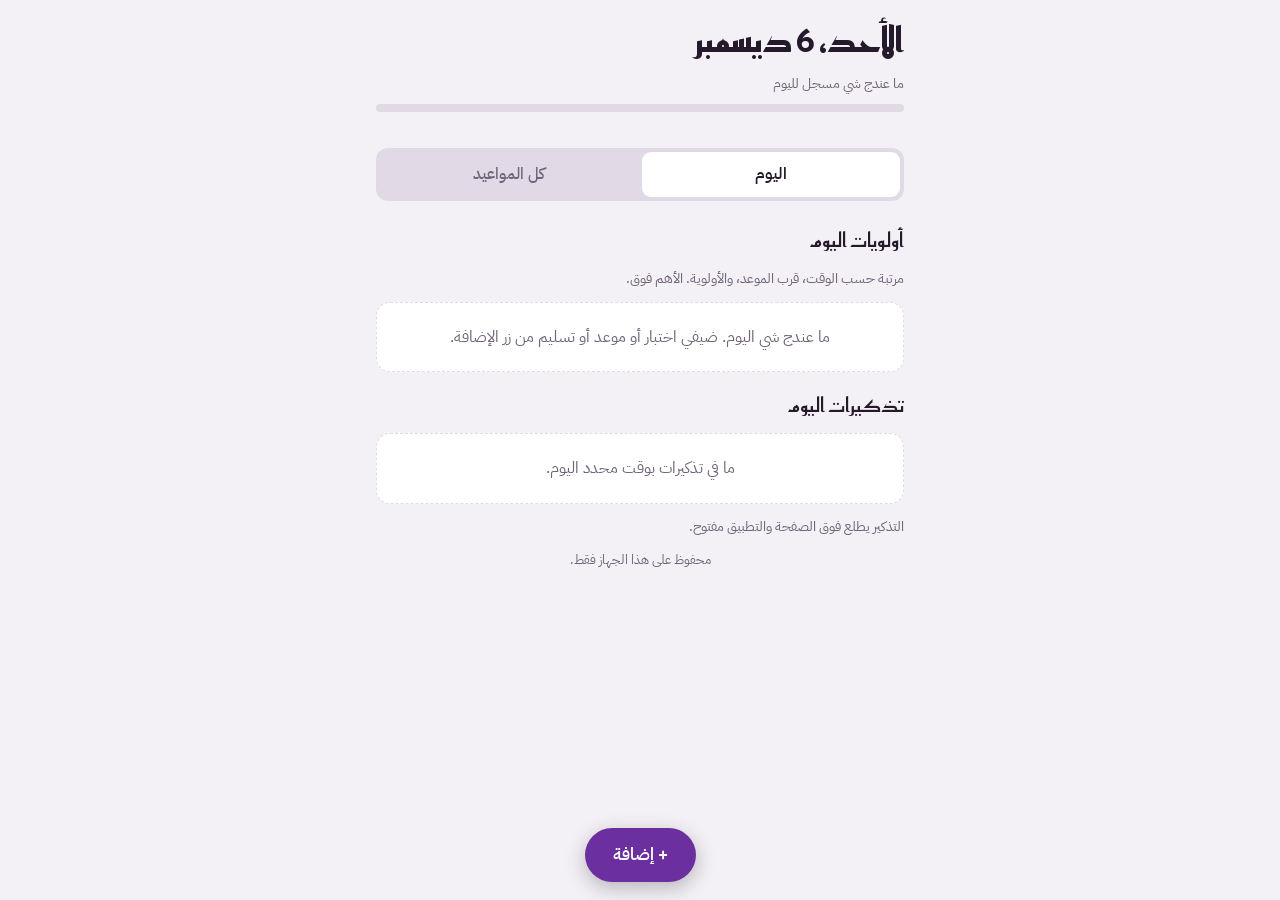
==== index.html @ 3853e6bc "Add files via upload" ====
<!DOCTYPE html>
<html lang="ar" dir="rtl"><head><meta charset="utf-8"><meta name="viewport" content="width=device-width, initial-scale=1"><title>مواعيدي وتسليماتي</title><meta name="apple-mobile-web-app-capable" content="yes"><meta name="mobile-web-app-capable" content="yes"><meta name="apple-mobile-web-app-title" content="مواعيدي"><meta name="theme-color" content="#6B2FA0"><link rel="apple-touch-icon" href="icon.png"><link rel="stylesheet" href="https://fonts.googleapis.com/css2?family=IBM+Plex+Sans+Arabic:wght@400;500;600&family=Reem+Kufi:wght@500;700&display=swap"><style id="css">
/* Layout idea: one phone-width column; the day's ranked list is the page, with big kufic rank numerals as the only loud element. */
:root{
  --bg:#F4F1F6; --surface:#FFFFFF; --ink:#241A2B; --muted:#6F6478; --line:#E1DAE6;
  --accent:#6B2FA0; --accent-ink:#FFFFFF; --soft:#EDE4F4;
  --exam:#B3261E; --due:#9A5B00; --appt:#0B7A75; --task:#55606E;
  --display:"Reem Kufi","IBM Plex Sans Arabic",Tahoma,sans-serif;
  --body:"IBM Plex Sans Arabic",Tahoma,"Segoe UI",sans-serif;
  color-scheme:light;
}
@media (prefers-color-scheme:dark){
  :root:not([data-theme="light"]){
    --bg:#17121B; --surface:#221B28; --ink:#EFE8F3; --muted:#A698B0; --line:#372C40;
    --accent:#C59BEA; --accent-ink:#1B1220; --soft:#2E2338;
    --exam:#FF8A80; --due:#F2B84B; --appt:#5FD0C8; --task:#A9B4C2;
    color-scheme:dark;
  }
}
:root[data-theme="dark"]{
  --bg:#17121B; --surface:#221B28; --ink:#EFE8F3; --muted:#A698B0; --line:#372C40;
  --accent:#C59BEA; --accent-ink:#1B1220; --soft:#2E2338;
  --exam:#FF8A80; --due:#F2B84B; --appt:#5FD0C8; --task:#A9B4C2;
  color-scheme:dark;
}
*{box-sizing:border-box}
html,body{margin:0}
body{background:var(--bg);color:var(--ink);font-family:var(--body);font-size:16px;line-height:1.55;-webkit-text-size-adjust:100%}
button,input,select,textarea{font:inherit;color:inherit}
button{cursor:pointer}
:focus-visible{outline:3px solid var(--accent);outline-offset:2px}
#app{max-width:560px;margin:0 auto;padding:20px 16px 110px;display:flex;flex-direction:column;gap:18px}

.hd{display:flex;flex-direction:column;gap:10px}
.hd .day{font-family:var(--display);font-weight:700;font-size:34px;line-height:1.25;margin:0;text-wrap:balance}
.hd .sub{color:var(--muted);font-size:14px;display:flex;flex-wrap:wrap;gap:4px 14px}
.bar{height:8px;border-radius:99px;background:var(--line);overflow:hidden}
.bar i{display:block;height:100%;background:var(--accent);border-radius:99px;transition:width .3s}
.next{background:var(--soft);border-radius:14px;padding:12px 14px;display:flex;justify-content:space-between;align-items:center;gap:12px}
.next b{font-weight:600}
.next .cd{font-family:var(--display);font-weight:700;font-size:20px;color:var(--accent);white-space:nowrap}

.alerts{display:flex;flex-direction:column;gap:8px}
.alert{background:var(--accent);color:var(--accent-ink);border-radius:14px;padding:12px 14px;display:flex;align-items:center;gap:12px;justify-content:space-between}
.alert small{display:block;opacity:.85}
.alert button{background:transparent;border:1.5px solid currentColor;border-radius:99px;padding:6px 14px;color:inherit;flex:none}

.tabs{display:grid;grid-template-columns:1fr 1fr;background:var(--line);border-radius:12px;padding:4px;gap:4px}
.tabs button{border:0;background:transparent;border-radius:9px;padding:10px;font-weight:500;color:var(--muted)}
.tabs button[aria-selected="true"]{background:var(--surface);color:var(--ink);font-weight:600}

h2{font-family:var(--display);font-weight:500;font-size:20px;margin:6px 0 0}
.hint{color:var(--muted);font-size:14px;margin:0}
.list{list-style:none;margin:0;padding:0;display:flex;flex-direction:column;gap:8px}
.row{background:var(--surface);border:1px solid var(--line);border-inline-start:5px solid var(--tc);border-radius:14px;display:flex;align-items:center;gap:10px;padding:10px 12px;min-height:64px}
.row.t-exam{--tc:var(--exam)} .row.t-due{--tc:var(--due)} .row.t-appt{--tc:var(--appt)} .row.t-task{--tc:var(--task)}
.rank{font-family:var(--display);font-weight:700;font-size:30px;line-height:1;color:var(--accent);width:30px;text-align:center;flex:none;font-variant-numeric:tabular-nums}
.ck{flex:none;display:grid;place-items:center;width:40px;height:40px}
.ck input{appearance:none;-webkit-appearance:none;width:28px;height:28px;border:2px solid var(--muted);border-radius:8px;margin:0;background:var(--surface);display:grid;place-items:center;cursor:pointer}
.ck input:checked{background:var(--accent);border-color:var(--accent)}
.ck input:checked::after{content:"";width:13px;height:7px;border:solid var(--accent-ink);border-width:0 0 3px 3px;transform:rotate(-45deg) translate(1px,-1px)}
.body{flex:1;min-width:0;background:none;border:0;padding:2px 0;text-align:start;display:flex;flex-direction:column;gap:3px}
.ttl{font-weight:600;overflow-wrap:anywhere}
.meta{font-size:13.5px;color:var(--muted);display:flex;flex-wrap:wrap;gap:3px 8px;align-items:center}
.chip{color:var(--tc);border:1.5px solid var(--tc);border-radius:99px;padding:0 9px;font-size:12.5px;font-weight:600}
.late{color:var(--exam);font-weight:600}
.hi{font-weight:600;color:var(--ink)}
.row.done .ttl{text-decoration:line-through;color:var(--muted);font-weight:500}
.row.done .rank{color:var(--line)}
.row.done{border-inline-start-color:var(--line)}

.tl{list-style:none;margin:0;padding:0;background:var(--surface);border:1px solid var(--line);border-radius:14px}
.tl li{display:flex;gap:12px;padding:10px 14px;border-top:1px solid var(--line);align-items:baseline}
.tl li:first-child{border-top:0}
.tl time{font-variant-numeric:tabular-nums;font-weight:600;min-width:74px;color:var(--accent)}
.tl li.past{opacity:.5}
.tl li.past time{color:var(--muted)}

.grp{display:flex;flex-direction:column;gap:8px}
.grp h3{font-size:14px;font-weight:600;color:var(--muted);margin:8px 0 0}
.filters{display:flex;flex-wrap:wrap;gap:6px}
.filters button{border:1.5px solid var(--line);background:var(--surface);border-radius:99px;padding:6px 14px;font-size:14px}
.filters button[aria-pressed="true"]{background:var(--ink);color:var(--bg);border-color:var(--ink)}
details summary{cursor:pointer;color:var(--muted);font-weight:600;padding:8px 0}
.empty{background:var(--surface);border:1px dashed var(--line);border-radius:14px;padding:22px 16px;text-align:center;color:var(--muted)}
.note{background:var(--surface);border:1px dashed var(--muted);border-radius:14px;padding:10px 14px;font-size:14px;display:flex;justify-content:space-between;align-items:center;gap:10px;flex-wrap:wrap}
.note button,.ghost{background:none;border:1.5px solid var(--line);border-radius:99px;padding:6px 14px}
.status{font-size:12.5px;color:var(--muted);text-align:center;margin:0}

.fab{position:fixed;inset-block-end:18px;inset-inline:0;margin:0 auto;width:max-content;background:var(--accent);color:var(--accent-ink);border:0;border-radius:99px;padding:14px 28px;font-weight:600;font-size:17px;box-shadow:0 6px 20px rgba(0,0,0,.25)}
.ov{position:fixed;inset:0;background:rgba(0,0,0,.5);display:none;align-items:flex-end;justify-content:center;z-index:5}
.ov.open{display:flex}
.sheet{background:var(--surface);width:100%;max-width:560px;max-height:94%;overflow:auto;border-radius:20px 20px 0 0;padding:18px 16px 22px;display:flex;flex-direction:column;gap:14px}
.sheet h2{margin:0}
.f{display:flex;flex-direction:column;gap:6px}
.f>span,.f legend{font-size:14px;font-weight:600;color:var(--muted);padding:0}
fieldset.f{border:0;margin:0;padding:0}
.f input[type=text],.f input[type=date],.f input[type=time],.f select{background:var(--bg);border:1.5px solid var(--line);border-radius:12px;padding:11px 12px;width:100%;min-height:48px}
.seg{display:grid;grid-template-columns:repeat(auto-fit,minmax(70px,1fr));gap:6px;margin-top:6px}
.seg label{position:relative}
.seg input{position:absolute;opacity:0;inset:0}
.seg span{display:block;text-align:center;border:1.5px solid var(--line);border-radius:12px;padding:10px 4px;background:var(--bg)}
.seg input:checked+span{background:var(--ink);color:var(--bg);border-color:var(--ink);font-weight:600}
.seg input:focus-visible+span{outline:3px solid var(--accent);outline-offset:2px}
.two{display:grid;grid-template-columns:1fr 1fr;gap:10px}
.err{color:var(--exam);font-size:14px;margin:0;min-height:1em}
.acts{display:flex;gap:8px;flex-wrap:wrap}
.acts .save{flex:1;background:var(--accent);color:var(--accent-ink);border:0;border-radius:12px;padding:13px;font-weight:600}
.acts .ghost{border-radius:12px;padding:13px 16px}
.acts .del{color:var(--exam);border-color:var(--exam)}
@media (max-width:380px){.hd .day{font-size:28px}.rank{font-size:24px;width:22px}}
@media (prefers-reduced-motion:reduce){*{transition:none!important}}
</style></head><body><div id="app"></div><script type="application/json" id="state">{"v":1,"updatedAt":1,"items":[]}</script><script id="js">
(function(){
'use strict';
var KEY='planner-state-v1', DKEY='planner-dismissed-v1', TITLE='مواعيدي وتسليماتي';
var FONTS='<link rel="stylesheet" href="https://fonts.googleapis.com/css2?family=IBM+Plex+Sans+Arabic:wght@400;500;600&family=Reem+Kufi:wght@500;700&display=swap">';
var TYPES={exam:'اختبار',due:'تسليم',appt:'موعد',task:'مهمة'};
var TW={exam:25,due:20,appt:15,task:5};
var PR={3:'عالية',2:'متوسطة',1:'عادية'};
var RM={'':'بدون تذكير','0':'وقت الموعد','15':'قبل بربع ساعة','60':'قبل بساعة','180':'قبل بـ 3 ساعات','1440':'قبل بيوم'};
var LOC='ar-KW-u-nu-latn';

var state=JSON.parse(document.getElementById('state').textContent);
try{var ls=JSON.parse(localStorage.getItem(KEY)||'null');if(ls&&ls.items&&ls.updatedAt>state.updatedAt)state=ls;}catch(e){}
var dismissed={};try{dismissed=JSON.parse(localStorage.getItem(DKEY)||'{}')||{};}catch(e){}
var tab='today',filter='all',editing=null,store=null,storeChecked=false,pubTimer=null,delArmed=false;
try{tab=sessionStorage.getItem('planner-tab')||'today';}catch(e){}

function esc(s){return String(s==null?'':s).replace(/[&<>"']/g,function(c){return{'&':'&amp;','<':'&lt;','>':'&gt;','"':'&quot;',"'":'&#39;'}[c];});}
function pad(n){return(n<10?'0':'')+n;}
function dstr(d){return d.getFullYear()+'-'+pad(d.getMonth()+1)+'-'+pad(d.getDate());}
function parts(s){var p=s.split('-');return[+p[0],+p[1]-1,+p[2]];}
function daysTo(s,now){var p=parts(s);return Math.round((Date.UTC(p[0],p[1],p[2])-Date.UTC(now.getFullYear(),now.getMonth(),now.getDate()))/864e5);}
function at(it){var p=parts(it.date),t=(it.time||'08:00').split(':');return new Date(p[0],p[1],p[2],+t[0],+t[1]);}
function remAt(it){if(it.remind===''||it.remind==null)return null;return new Date(at(it).getTime()-Number(it.remind)*6e4);}
function fTime(d){return d.toLocaleTimeString(LOC,{hour:'numeric',minute:'2-digit'});}
function fDate(s){var p=parts(s);return new Date(p[0],p[1],p[2]).toLocaleDateString(LOC,{weekday:'long',day:'numeric',month:'long'});}
function nDays(n){n=Math.abs(n);if(n===1)return'يوم';if(n===2)return'يومين';if(n<=10)return n+' أيام';return n+' يوم';}
function when(n){if(n===0)return'اليوم';if(n===1)return'باجر';return'بعد '+nDays(n);}
function find(id){for(var i=0;i<state.items.length;i++)if(state.items[i].id===id)return state.items[i];return null;}

/* Today's ranked list: overdue, due today, and preparation for exams (7 days) and deadlines (3 days). */
function todayRows(now){
  var t=dstr(now),rows=[];
  state.items.forEach(function(it){
    var n=daysTo(it.date,now),base=(it.pr||1)*15-15+TW[it.type];
    if(n<0){if(!it.done)rows.push({it:it,kind:'main',done:false,score:base+60-n,why:'<span class="late">متأخر '+nDays(n)+'</span>'});}
    else if(n===0){
      var m=it.time?at(it).getHours()*60+at(it).getMinutes():1440;
      rows.push({it:it,kind:'main',done:!!it.done,score:base+50+10*(1-m/1440),why:it.time?'اليوم '+fTime(at(it)):'اليوم'});
    }else if(!it.done&&((it.type==='exam'&&n<=7)||(it.type==='due'&&n<=3))){
      var w=it.worked&&it.worked[t];
      rows.push({it:it,kind:'prep',done:!!w,score:base+40-n*(it.type==='exam'?5:8),why:(it.type==='exam'?'الاختبار ':'التسليم ')+when(n)});
    }
  });
  rows.sort(function(a,b){return(a.done-b.done)||(b.score-a.score);});
  return rows;
}
function rowHTML(r,rank){
  var it=r.it,prep=r.kind==='prep';
  var ttl=prep?(it.type==='exam'?'ذاكري لـ ':'اشتغلي على ')+it.title:it.title;
  return '<li class="row t-'+it.type+(r.done?' done':'')+'">'+
    (rank?'<span class="rank" aria-hidden="true">'+rank+'</span>':'')+
    '<label class="ck"><input type="checkbox" data-act="'+(prep?'worked':'toggle')+'" data-id="'+esc(it.id)+'"'+(r.done?' checked':'')+' aria-label="'+esc((prep?'اشتغلت اليوم على ':'خلصت ')+it.title)+'"></label>'+
    '<button class="body" data-act="edit" data-id="'+esc(it.id)+'"><span class="ttl">'+esc(ttl)+'</span>'+
    '<span class="meta"><span class="chip">'+TYPES[it.type]+'</span><span>'+r.why+'</span>'+
    (it.pr===3?'<span class="hi">أولوية عالية</span>':'')+(it.note?'<span>'+esc(it.note)+'</span>':'')+'</span></button></li>';
}
function activeAlerts(now){
  return state.items.filter(function(it){
    var ra=remAt(it);if(!ra||it.done)return false;
    var end=it.time?new Date(at(it).getTime()+2*36e5):new Date(parts(it.date)[0],parts(it.date)[1],parts(it.date)[2],23,59);
    return now>=ra&&now<=end&&!dismissed[akey(it)];
  });
}
function akey(it){return it.id+'@'+it.date+'T'+it.time+'/'+it.remind;}
function timeline(now){
  var t=dstr(now),out=[];
  state.items.forEach(function(it){
    if(it.done)return;
    if(it.date===t&&it.time)out.push({d:at(it),tx:TYPES[it.type]+': '+it.title});
    var ra=remAt(it);
    if(ra&&Number(it.remind)>0&&dstr(ra)===t)out.push({d:ra,tx:'تذكير: '+it.title+' ('+RM[String(it.remind)]+')'});
    if(ra&&!it.time&&it.date===t)out.push({d:ra,tx:'تذكير: '+it.title});
  });
  out.sort(function(a,b){return a.d-b.d;});
  return out;
}

function render(){
  var now=new Date(),t=dstr(now),rows=todayRows(now);
  var total=rows.length,done=rows.filter(function(r){return r.done;}).length;
  var ex=state.items.filter(function(i){return i.type==='exam'&&!i.done&&daysTo(i.date,now)>=0;}).sort(function(a,b){return at(a)-at(b);})[0];
  var h='<h1 class="day">'+esc(fDate(t))+'</h1>'+
    '<div class="sub"><span>'+(total?'خلصتي '+done+' من '+total+' اليوم':'ما عندج شي مسجل لليوم')+'</span></div>'+
    '<div class="bar" role="img" aria-label="إنجاز اليوم"><i style="width:'+(total?Math.round(done/total*100):0)+'%"></i></div>';
  if(ex)h+='<div class="next"><span>أقرب اختبار<br><b>'+esc(ex.title)+'</b></span><span class="cd">'+when(daysTo(ex.date,now))+'</span></div>';
  document.getElementById('hd').innerHTML=h;

  document.getElementById('alerts').innerHTML=activeAlerts(now).map(function(it){
    return '<div class="alert" role="alert"><span><b>'+esc(it.title)+'</b><small>'+TYPES[it.type]+' · '+esc(fDate(it.date))+(it.time?' · '+fTime(at(it)):'')+'</small></span><button data-act="dismiss" data-id="'+esc(it.id)+'">تمام</button></div>';
  }).join('');

  var tb=document.querySelectorAll('.tabs button');
  for(var i=0;i<tb.length;i++)tb[i].setAttribute('aria-selected',tb[i].dataset.tab===tab?'true':'false');

  var v='';
  if(state.items.some(function(i){return i.ex;}))v+='<div class="note"><span>هذي أمثلة عشان تشوفين الشكل.</span><button data-act="clearex">امسحي الأمثلة</button></div>';
  if(tab==='today'){
    v+='<h2>أولويات اليوم</h2><p class="hint">مرتبة حسب الوقت، قرب الموعد، والأولوية. الأهم فوق.</p>';
    if(!rows.length)v+='<div class="empty">ما عندج شي اليوم. ضيفي اختبار أو موعد أو تسليم من زر الإضافة.</div>';
    else{var k=0;v+='<ol class="list">'+rows.map(function(r){return rowHTML(r,r.done?'✓':String(++k));}).join('')+'</ol>';}
    var tl=timeline(now);
    v+='<h2>تذكيرات اليوم</h2>';
    v+=tl.length?'<ul class="tl">'+tl.map(function(e){return '<li class="'+(e.d<now?'past':'')+'"><time>'+fTime(e.d)+'</time><span>'+esc(e.tx)+'</span></li>';}).join('')+'</ul>'
      :'<div class="empty">ما في تذكيرات بوقت محدد اليوم.</div>';
    v+='<p class="hint">التذكير يطلع فوق الصفحة والتطبيق مفتوح.</p>';
  }else{
    v+='<div class="filters">'+[['all','الكل'],['exam','اختبارات'],['due','تسليمات'],['appt','مواعيد'],['task','مهام']].map(function(f){
      return '<button data-act="filter" data-f="'+f[0]+'" aria-pressed="'+(filter===f[0])+'">'+f[1]+'</button>';}).join('')+'</div>';
    var list=state.items.filter(function(i){return filter==='all'||i.type===filter;});
    var open=list.filter(function(i){return !i.done;}).sort(function(a,b){return at(a)-at(b)||((a.time||'99')<(b.time||'99')?-1:1);});
    var fin=list.filter(function(i){return i.done;}).sort(function(a,b){return at(b)-at(a);});
    if(!open.length)v+='<div class="empty">ما في شي قادم هني.</div>';
    var cur=null;
    open.forEach(function(it){
      var n=daysTo(it.date,now),g=n<0?'متأخر':it.date;
      if(g!==cur){if(cur!==null)v+='</ul></div>';cur=g;v+='<div class="grp"><h3>'+(n<0?'متأخر':esc(fDate(it.date))+' · '+when(n))+'</h3><ul class="list">';}
      v+=rowHTML({it:it,kind:'main',done:false,why:n<0?'<span class="late">'+esc(fDate(it.date))+'</span>':(it.time?fTime(at(it)):'بدون وقت')},'');
    });
    if(cur!==null)v+='</ul></div>';
    if(fin.length)v+='<details><summary>اللي خلصتيه ('+fin.length+')</summary><ul class="list">'+fin.map(function(it){return rowHTML({it:it,kind:'main',done:true,why:esc(fDate(it.date))},'');}).join('')+'</ul></details>';
  }
  v+='<p class="status">'+(storeChecked&&!store?'محفوظ على هذا الجهاز فقط.':'التغييرات تنحفظ تلقائياً.')+'</p>';
  document.getElementById('view').innerHTML=v;
}

function buildDoc(){
  var css=document.getElementById('css').textContent,js=document.getElementById('js').textContent;
  var data=JSON.stringify(state).replace(/</g,'\\u003c');
  return '<!DOCTYPE html>\n<html lang="ar" dir="rtl"><head><meta charset="utf-8"><meta name="viewport" content="width=device-width, initial-scale=1"><title>'+TITLE+'</title>'+FONTS+'<style id="css">'+css+'</style></head><body><div id="app"></div><script type="application/json" id="state">'+data+'<\/script><script id="js">'+js+'<\/script></body></html>';
}
function schedule(){
  clearTimeout(pubTimer);
  pubTimer=setTimeout(function(){
    if(document.getElementById('ov').classList.contains('open')){schedule();return;}
    if(store)store.publish(buildDoc()).catch(function(){});
  },3000);
}
function save(){
  state.updatedAt=Date.now();
  try{localStorage.setItem(KEY,JSON.stringify(state));}catch(e){}
  render();schedule();
}

function openSheet(it){
  editing=it?it.id:null;delArmed=false;
  var now=new Date();
  document.getElementById('sh-title').textContent=it?'تعديل':'إضافة جديدة';
  var ty=it?it.type:'exam',pr=it?it.pr:2;
  document.querySelector('input[name=ty][value='+ty+']').checked=true;
  document.querySelector('input[name=pr][value="'+pr+'"]').checked=true;
  document.getElementById('f-title').value=it?it.title:'';
  document.getElementById('f-date').value=it?it.date:dstr(now);
  document.getElementById('f-time').value=it?it.time:'';
  document.getElementById('f-rem').value=it?String(it.remind):'60';
  document.getElementById('f-note').value=it?it.note||'':'';
  document.getElementById('f-err').textContent='';
  var d=document.getElementById('f-del');d.hidden=!it;d.textContent='حذف';
  document.getElementById('ov').classList.add('open');
  if(!it)document.getElementById('f-title').focus();
}
function closeSheet(){document.getElementById('ov').classList.remove('open');}

function shell(){
  document.getElementById('app').innerHTML=
  '<header class="hd" id="hd"></header><div class="alerts" id="alerts"></div>'+
  '<div class="tabs" role="tablist"><button role="tab" data-tab="today">اليوم</button><button role="tab" data-tab="all">كل المواعيد</button></div>'+
  '<main id="view" style="display:flex;flex-direction:column;gap:12px"></main>'+
  '<button class="fab" id="fab">+ إضافة</button>'+
  '<div class="ov" id="ov"><form class="sheet" id="form" novalidate>'+
    '<h2 id="sh-title">إضافة جديدة</h2>'+
    '<fieldset class="f"><legend>النوع</legend><div class="seg">'+Object.keys(TYPES).map(function(k){return '<label><input type="radio" name="ty" id="ty-'+k+'" value="'+k+'"><span>'+TYPES[k]+'</span></label>';}).join('')+'</div></fieldset>'+
    '<label class="f"><span>العنوان</span><input type="text" id="f-title" maxlength="120" placeholder="مثلاً: اختبار الإحصاء" autocomplete="off"></label>'+
    '<div class="two"><label class="f"><span>التاريخ</span><input type="date" id="f-date"></label><label class="f"><span>الوقت (اختياري)</span><input type="time" id="f-time"></label></div>'+
    '<fieldset class="f"><legend>الأولوية</legend><div class="seg">'+[3,2,1].map(function(k){return '<label><input type="radio" name="pr" id="pr-'+k+'" value="'+k+'"><span>'+PR[k]+'</span></label>';}).join('')+'</div></fieldset>'+
    '<label class="f"><span>التذكير</span><select id="f-rem">'+['','0','15','60','180','1440'].map(function(k){return '<option value="'+k+'">'+RM[k]+'</option>';}).join('')+'</select></label>'+
    '<label class="f"><span>ملاحظة (اختياري)</span><input type="text" id="f-note" maxlength="120" placeholder="المادة، القاعة، الفصول المطلوبة" autocomplete="off"></label>'+
    '<p class="err" id="f-err" role="alert"></p>'+
    '<div class="acts"><button type="submit" class="save">حفظ</button><button type="button" class="ghost" id="f-cancel">إلغاء</button><button type="button" class="ghost del" id="f-del" hidden>حذف</button></div>'+
  '</form></div>';

  document.getElementById('app').addEventListener('click',function(e){
    var el=e.target.closest('[data-act],[data-tab]');if(!el)return;
    if(el.dataset.tab){tab=el.dataset.tab;try{sessionStorage.setItem('planner-tab',tab);}catch(x){}render();return;}
    var a=el.dataset.act,it=el.dataset.id?find(el.dataset.id):null;
    if(a==='edit'&&it)openSheet(it);
    else if(a==='filter'){filter=el.dataset.f;render();}
    else if(a==='dismiss'&&it){dismissed[akey(it)]=1;try{localStorage.setItem(DKEY,JSON.stringify(dismissed));}catch(x){}render();}
    else if(a==='clearex'){state.items=state.items.filter(function(i){return !i.ex;});save();}
  });
  document.getElementById('app').addEventListener('change',function(e){
    var el=e.target;if(!el.dataset||!el.dataset.act)return;
    var it=find(el.dataset.id);if(!it)return;
    if(el.dataset.act==='toggle')it.done=el.checked;
    else if(el.dataset.act==='worked'){it.worked=it.worked||{};var t=dstr(new Date());if(el.checked)it.worked[t]=1;else delete it.worked[t];}
    else return;
    save();
  });
  document.getElementById('fab').addEventListener('click',function(){openSheet(null);});
  document.getElementById('f-cancel').addEventListener('click',closeSheet);
  document.getElementById('ov').addEventListener('click',function(e){if(e.target.id==='ov')closeSheet();});
  document.getElementById('f-del').addEventListener('click',function(){
    if(!delArmed){delArmed=true;this.textContent='أكيد؟ اضغطي مرة ثانية';return;}
    state.items=state.items.filter(function(i){return i.id!==editing;});closeSheet();save();
  });
  document.getElementById('form').addEventListener('submit',function(e){
    e.preventDefault();
    var title=document.getElementById('f-title').value.trim(),date=document.getElementById('f-date').value;
    if(!title){document.getElementById('f-err').textContent='اكتبي عنوان.';return;}
    if(!date){document.getElementById('f-err').textContent='اختاري التاريخ.';return;}
    var rem=document.getElementById('f-rem').value;
    var v={type:document.querySelector('input[name=ty]:checked').value,title:title,date:date,time:document.getElementById('f-time').value,
      pr:+document.querySelector('input[name=pr]:checked').value,remind:rem===''?'':+rem,note:document.getElementById('f-note').value.trim()};
    var it=editing?find(editing):null;
    if(it){for(var k in v)it[k]=v[k];delete it.ex;}
    else{v.id=Date.now().toString(36)+Math.random().toString(36).slice(2,6);v.done=false;state.items.push(v);}
    closeSheet();save();
  });
}

function start(d){
  if(d&&d.tab)tab=d.tab;
  shell();render();
  setInterval(function(){if(!document.getElementById('ov').classList.contains('open'))render();},30000);
  var c=window.claude;
  if(c&&c.use)c.use('artifact').then(function(a){store=a;storeChecked=true;render();}).catch(function(){storeChecked=true;render();});
  else{storeChecked=true;render();}
  try{if(c&&c.hot&&c.hot.snapshot)c.hot.snapshot(function(){return{tab:tab};});}catch(e){}
}
var hot=window.claude&&window.claude.hot;
if(hot&&hot.ready)hot.ready(start);else start((hot&&hot.data)||{});
})();
</script></body></html>
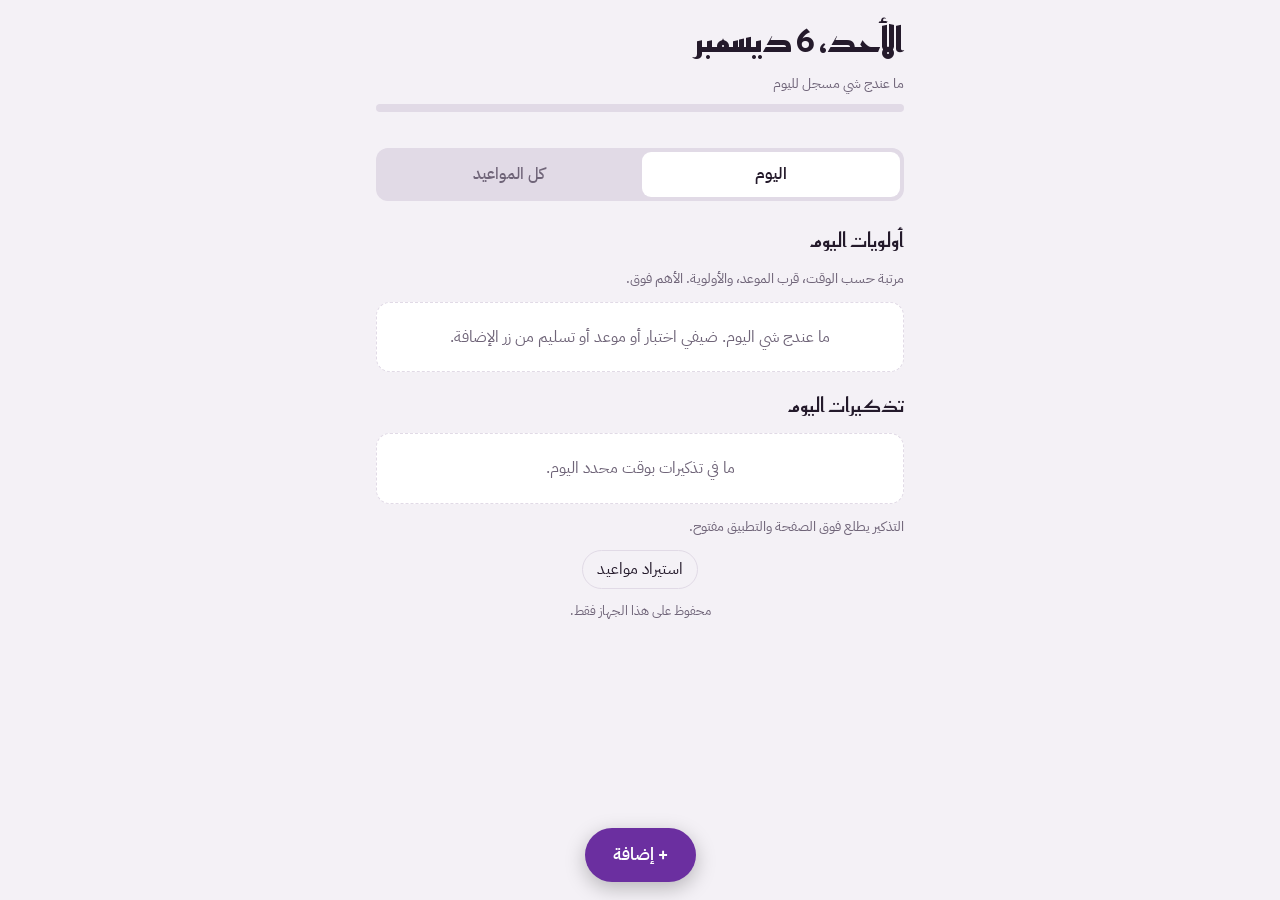
==== commit 66d4df68: "Add files via upload" ====
--- a/index.html
+++ b/index.html
@@ -102,6 +102,7 @@
 .seg span{display:block;text-align:center;border:1.5px solid var(--line);border-radius:12px;padding:10px 4px;background:var(--bg)}
 .seg input:checked+span{background:var(--ink);color:var(--bg);border-color:var(--ink);font-weight:600}
 .seg input:focus-visible+span{outline:3px solid var(--accent);outline-offset:2px}
+.f textarea{background:var(--bg);border:1.5px solid var(--line);border-radius:12px;padding:11px 12px;width:100%;font-family:ui-monospace,monospace;font-size:16px}
 .two{display:grid;grid-template-columns:1fr 1fr;gap:10px}
 .err{color:var(--exam);font-size:14px;margin:0;min-height:1em}
 .acts{display:flex;gap:8px;flex-wrap:wrap}
@@ -232,6 +233,7 @@
     if(cur!==null)v+='</ul></div>';
     if(fin.length)v+='<details><summary>اللي خلصتيه ('+fin.length+')</summary><ul class="list">'+fin.map(function(it){return rowHTML({it:it,kind:'main',done:true,why:esc(fDate(it.date))},'');}).join('')+'</ul></details>';
   }
+  v+='<button class="ghost" data-act="import" style="align-self:center">استيراد مواعيد</button>';
   v+='<p class="status">'+(storeChecked&&!store?'محفوظ على هذا الجهاز فقط.':'التغييرات تنحفظ تلقائياً.')+'</p>';
   document.getElementById('view').innerHTML=v;
 }
@@ -289,7 +291,11 @@
     '<label class="f"><span>ملاحظة (اختياري)</span><input type="text" id="f-note" maxlength="120" placeholder="المادة، القاعة، الفصول المطلوبة" autocomplete="off"></label>'+
     '<p class="err" id="f-err" role="alert"></p>'+
     '<div class="acts"><button type="submit" class="save">حفظ</button><button type="button" class="ghost" id="f-cancel">إلغاء</button><button type="button" class="ghost del" id="f-del" hidden>حذف</button></div>'+
-  '</form></div>';
+  '</form></div>'+
+  '<div class="ov" id="ov2"><form class="sheet" id="imp" novalidate><h2>استيراد مواعيد</h2>'+
+    '<label class="f"><span>الصقي النص هني</span><textarea id="i-text" rows="7" dir="ltr"></textarea></label>'+
+    '<p class="err" id="i-err" role="alert"></p>'+
+    '<div class="acts"><button type="submit" class="save">إضافة</button><button type="button" class="ghost" id="i-cancel">إلغاء</button></div></form></div>';
 
   document.getElementById('app').addEventListener('click',function(e){
     var el=e.target.closest('[data-act],[data-tab]');if(!el)return;
@@ -298,6 +304,7 @@
     if(a==='edit'&&it)openSheet(it);
     else if(a==='filter'){filter=el.dataset.f;render();}
     else if(a==='dismiss'&&it){dismissed[akey(it)]=1;try{localStorage.setItem(DKEY,JSON.stringify(dismissed));}catch(x){}render();}
+    else if(a==='import'){document.getElementById('i-text').value='';document.getElementById('i-err').textContent='';document.getElementById('ov2').classList.add('open');}
     else if(a==='clearex'){state.items=state.items.filter(function(i){return !i.ex;});save();}
   });
   document.getElementById('app').addEventListener('change',function(e){
@@ -310,6 +317,23 @@
   });
   document.getElementById('fab').addEventListener('click',function(){openSheet(null);});
   document.getElementById('f-cancel').addEventListener('click',closeSheet);
+  document.getElementById('i-cancel').addEventListener('click',function(){document.getElementById('ov2').classList.remove('open');});
+  document.getElementById('imp').addEventListener('submit',function(e){
+    e.preventDefault();
+    var raw=document.getElementById('i-text').value,err=document.getElementById('i-err'),arr;
+    try{arr=JSON.parse(raw.slice(raw.indexOf('['),raw.lastIndexOf(']')+1).replace(/[\u201c\u201d]/g,'"'));}
+    catch(x){err.textContent='النص مو صحيح. انسخيه كامل من أول [ لآخر ].';return;}
+    var n=0;
+    arr.forEach(function(o){
+      if(!o||!TYPES[o.type]||!o.title||!/^\d{4}-\d{2}-\d{2}$/.test(o.date))return;
+      var time=/^\d{2}:\d{2}$/.test(o.time||'')?o.time:'';
+      if(state.items.some(function(i){return i.type===o.type&&i.title===o.title&&i.date===o.date&&i.time===time;}))return;
+      var r=o.remind;r=(r===''||r==null||!RM[String(r)])?'':+r;
+      state.items.push({id:Date.now().toString(36)+Math.random().toString(36).slice(2,6)+n,type:o.type,title:String(o.title).slice(0,120),date:o.date,time:time,pr:[1,2,3].indexOf(+o.pr)>=0?+o.pr:2,remind:r,note:String(o.note||'').slice(0,120),done:false});n++;
+    });
+    if(!n){err.textContent='ما انضاف شي. يمكن المواعيد موجودة من قبل.';return;}
+    document.getElementById('ov2').classList.remove('open');save();
+  });
   document.getElementById('ov').addEventListener('click',function(e){if(e.target.id==='ov')closeSheet();});
   document.getElementById('f-del').addEventListener('click',function(){
     if(!delArmed){delArmed=true;this.textContent='أكيد؟ اضغطي مرة ثانية';return;}
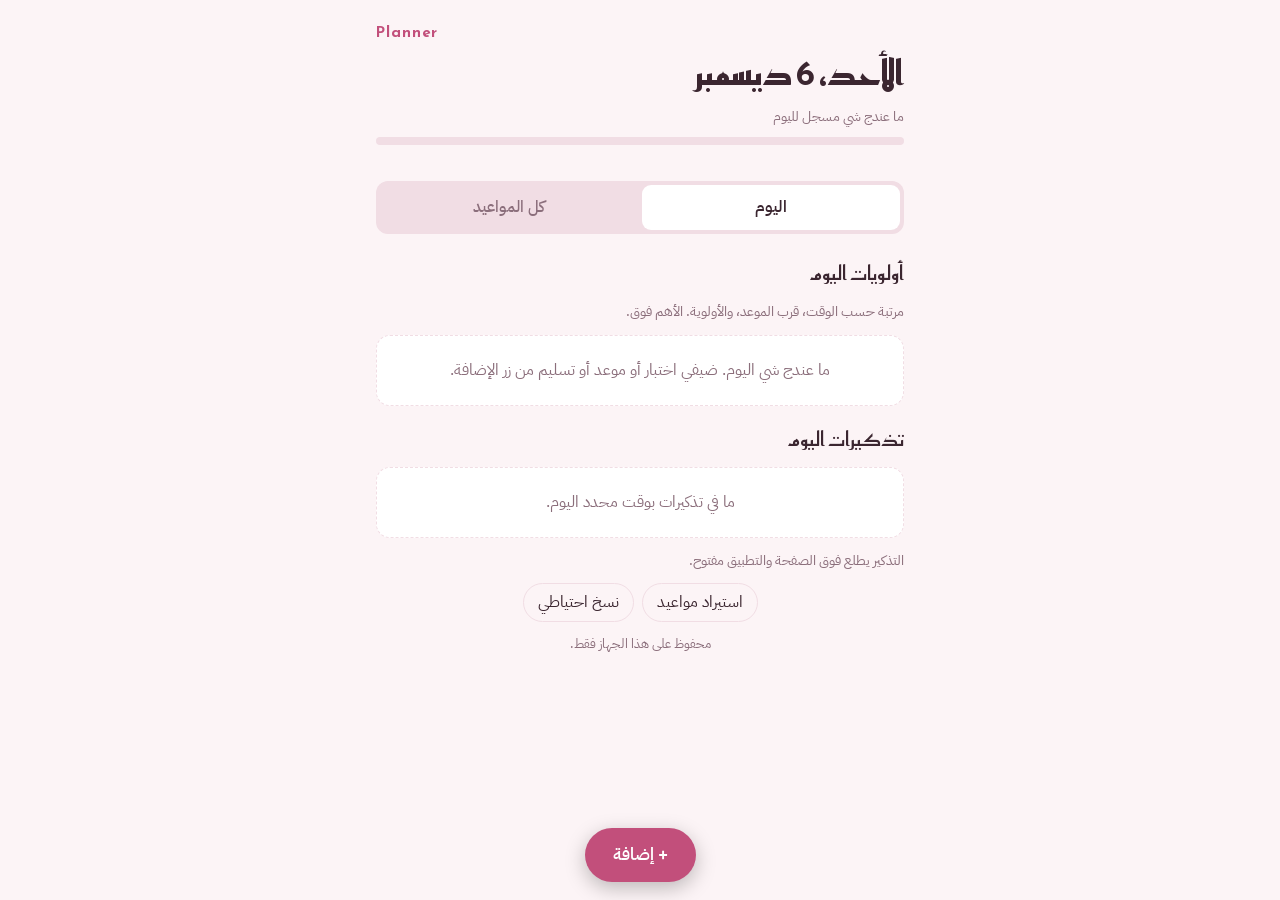
==== commit 519b1993: "Rename to Planner, soft pink look, new icon, backup button Co-Authored-By: Claude Opus 5.5 <noreply@" ====
--- a/index.html
+++ b/index.html
@@ -1,26 +1,26 @@
 <!DOCTYPE html>
-<html lang="ar" dir="rtl"><head><meta charset="utf-8"><meta name="viewport" content="width=device-width, initial-scale=1"><title>مواعيدي وتسليماتي</title><meta name="apple-mobile-web-app-capable" content="yes"><meta name="mobile-web-app-capable" content="yes"><meta name="apple-mobile-web-app-title" content="مواعيدي"><meta name="theme-color" content="#6B2FA0"><link rel="apple-touch-icon" href="icon.png"><link rel="stylesheet" href="https://fonts.googleapis.com/css2?family=IBM+Plex+Sans+Arabic:wght@400;500;600&family=Reem+Kufi:wght@500;700&display=swap"><style id="css">
+<html lang="ar" dir="rtl"><head><meta charset="utf-8"><meta name="viewport" content="width=device-width, initial-scale=1"><title>Planner</title><meta name="apple-mobile-web-app-capable" content="yes"><meta name="mobile-web-app-capable" content="yes"><meta name="apple-mobile-web-app-title" content="Planner"><meta name="theme-color" content="#F9DCE6"><link rel="apple-touch-icon" href="icon.png"><link rel="stylesheet" href="https://fonts.googleapis.com/css2?family=IBM+Plex+Sans+Arabic:wght@400;500;600&family=Reem+Kufi:wght@500;700&display=swap"><style id="css">
 /* Layout idea: one phone-width column; the day's ranked list is the page, with big kufic rank numerals as the only loud element. */
 :root{
-  --bg:#F4F1F6; --surface:#FFFFFF; --ink:#241A2B; --muted:#6F6478; --line:#E1DAE6;
-  --accent:#6B2FA0; --accent-ink:#FFFFFF; --soft:#EDE4F4;
-  --exam:#B3261E; --due:#9A5B00; --appt:#0B7A75; --task:#55606E;
+  --bg:#FCF4F6; --surface:#FFFFFF; --ink:#3B2630; --muted:#8B6E7B; --line:#F1DDE4;
+  --accent:#C24F7B; --accent-ink:#FFFFFF; --soft:#FBE4EC;
+  --exam:#C8414F; --due:#B07612; --appt:#2F8F84; --task:#8A7682;
   --display:"Reem Kufi","IBM Plex Sans Arabic",Tahoma,sans-serif;
   --body:"IBM Plex Sans Arabic",Tahoma,"Segoe UI",sans-serif;
   color-scheme:light;
 }
 @media (prefers-color-scheme:dark){
   :root:not([data-theme="light"]){
-    --bg:#17121B; --surface:#221B28; --ink:#EFE8F3; --muted:#A698B0; --line:#372C40;
-    --accent:#C59BEA; --accent-ink:#1B1220; --soft:#2E2338;
-    --exam:#FF8A80; --due:#F2B84B; --appt:#5FD0C8; --task:#A9B4C2;
+    --bg:#1F161A; --surface:#2A1F25; --ink:#F7EAF0; --muted:#C2A6B3; --line:#3E2D35;
+    --accent:#F2A7C1; --accent-ink:#2B1520; --soft:#3A2731;
+    --exam:#FF9A9A; --due:#F2C46B; --appt:#7FD6CB; --task:#C4B3BC;
     color-scheme:dark;
   }
 }
 :root[data-theme="dark"]{
-  --bg:#17121B; --surface:#221B28; --ink:#EFE8F3; --muted:#A698B0; --line:#372C40;
-  --accent:#C59BEA; --accent-ink:#1B1220; --soft:#2E2338;
-  --exam:#FF8A80; --due:#F2B84B; --appt:#5FD0C8; --task:#A9B4C2;
+  --bg:#1F161A; --surface:#2A1F25; --ink:#F7EAF0; --muted:#C2A6B3; --line:#3E2D35;
+  --accent:#F2A7C1; --accent-ink:#2B1520; --soft:#3A2731;
+  --exam:#FF9A9A; --due:#F2C46B; --appt:#7FD6CB; --task:#C4B3BC;
   color-scheme:dark;
 }
 *{box-sizing:border-box}
@@ -32,6 +32,7 @@
 #app{max-width:560px;margin:0 auto;padding:20px 16px 110px;display:flex;flex-direction:column;gap:18px}
 
 .hd{display:flex;flex-direction:column;gap:10px}
+.brand{font-family:var(--display);font-weight:700;font-size:15px;letter-spacing:.06em;color:var(--accent);margin:0}
 .hd .day{font-family:var(--display);font-weight:700;font-size:34px;line-height:1.25;margin:0;text-wrap:balance}
 .hd .sub{color:var(--muted);font-size:14px;display:flex;flex-wrap:wrap;gap:4px 14px}
 .bar{height:8px;border-radius:99px;background:var(--line);overflow:hidden}
@@ -114,7 +115,7 @@
 </style></head><body><div id="app"></div><script type="application/json" id="state">{"v":1,"updatedAt":1,"items":[]}</script><script id="js">
 (function(){
 'use strict';
-var KEY='planner-state-v1', DKEY='planner-dismissed-v1', TITLE='مواعيدي وتسليماتي';
+var KEY='planner-state-v1', DKEY='planner-dismissed-v1', TITLE='Planner';
 var FONTS='<link rel="stylesheet" href="https://fonts.googleapis.com/css2?family=IBM+Plex+Sans+Arabic:wght@400;500;600&family=Reem+Kufi:wght@500;700&display=swap">';
 var TYPES={exam:'اختبار',due:'تسليم',appt:'موعد',task:'مهمة'};
 var TW={exam:25,due:20,appt:15,task:5};
@@ -193,7 +194,7 @@
   var now=new Date(),t=dstr(now),rows=todayRows(now);
   var total=rows.length,done=rows.filter(function(r){return r.done;}).length;
   var ex=state.items.filter(function(i){return i.type==='exam'&&!i.done&&daysTo(i.date,now)>=0;}).sort(function(a,b){return at(a)-at(b);})[0];
-  var h='<h1 class="day">'+esc(fDate(t))+'</h1>'+
+  var h='<p class="brand" dir="ltr">Planner</p><h1 class="day">'+esc(fDate(t))+'</h1>'+
     '<div class="sub"><span>'+(total?'خلصتي '+done+' من '+total+' اليوم':'ما عندج شي مسجل لليوم')+'</span></div>'+
     '<div class="bar" role="img" aria-label="إنجاز اليوم"><i style="width:'+(total?Math.round(done/total*100):0)+'%"></i></div>';
   if(ex)h+='<div class="next"><span>أقرب اختبار<br><b>'+esc(ex.title)+'</b></span><span class="cd">'+when(daysTo(ex.date,now))+'</span></div>';
@@ -233,7 +234,7 @@
     if(cur!==null)v+='</ul></div>';
     if(fin.length)v+='<details><summary>اللي خلصتيه ('+fin.length+')</summary><ul class="list">'+fin.map(function(it){return rowHTML({it:it,kind:'main',done:true,why:esc(fDate(it.date))},'');}).join('')+'</ul></details>';
   }
-  v+='<button class="ghost" data-act="import" style="align-self:center">استيراد مواعيد</button>';
+  v+='<div style="display:flex;gap:8px;justify-content:center;flex-wrap:wrap"><button class="ghost" data-act="import">استيراد مواعيد</button><button class="ghost" data-act="backup">نسخ احتياطي</button></div>';
   v+='<p class="status">'+(storeChecked&&!store?'محفوظ على هذا الجهاز فقط.':'التغييرات تنحفظ تلقائياً.')+'</p>';
   document.getElementById('view').innerHTML=v;
 }
@@ -295,7 +296,11 @@
   '<div class="ov" id="ov2"><form class="sheet" id="imp" novalidate><h2>استيراد مواعيد</h2>'+
     '<label class="f"><span>الصقي النص هني</span><textarea id="i-text" rows="7" dir="ltr"></textarea></label>'+
     '<p class="err" id="i-err" role="alert"></p>'+
-    '<div class="acts"><button type="submit" class="save">إضافة</button><button type="button" class="ghost" id="i-cancel">إلغاء</button></div></form></div>';
+    '<div class="acts"><button type="submit" class="save">إضافة</button><button type="button" class="ghost" id="i-cancel">إلغاء</button></div></form></div>'+
+  '<div class="ov" id="ov3"><div class="sheet"><h2>نسخ احتياطي</h2><p class="hint">انسخي هالنص واحفظيه في الملاحظات. ترجعين مواعيدج بلصقه في «استيراد مواعيد».</p>'+
+    '<label class="f"><span>مواعيدج</span><textarea id="b-text" rows="7" dir="ltr" readonly></textarea></label>'+
+    '<p class="hint" id="b-msg" role="status"></p>'+
+    '<div class="acts"><button type="button" class="save" id="b-copy">نسخ</button><button type="button" class="ghost" id="b-close">إغلاق</button></div></div></div>';
 
   document.getElementById('app').addEventListener('click',function(e){
     var el=e.target.closest('[data-act],[data-tab]');if(!el)return;
@@ -305,6 +310,10 @@
     else if(a==='filter'){filter=el.dataset.f;render();}
     else if(a==='dismiss'&&it){dismissed[akey(it)]=1;try{localStorage.setItem(DKEY,JSON.stringify(dismissed));}catch(x){}render();}
     else if(a==='import'){document.getElementById('i-text').value='';document.getElementById('i-err').textContent='';document.getElementById('ov2').classList.add('open');}
+    else if(a==='backup'){
+      var data=JSON.stringify(state.items.filter(function(i){return !i.ex;}).map(function(i){return{type:i.type,title:i.title,date:i.date,time:i.time,pr:i.pr,remind:i.remind,note:i.note||'',done:!!i.done};}));
+      document.getElementById('b-text').value=data;document.getElementById('b-msg').textContent='';document.getElementById('ov3').classList.add('open');
+    }
     else if(a==='clearex'){state.items=state.items.filter(function(i){return !i.ex;});save();}
   });
   document.getElementById('app').addEventListener('change',function(e){
@@ -317,6 +326,13 @@
   });
   document.getElementById('fab').addEventListener('click',function(){openSheet(null);});
   document.getElementById('f-cancel').addEventListener('click',closeSheet);
+  document.getElementById('b-close').addEventListener('click',function(){document.getElementById('ov3').classList.remove('open');});
+  document.getElementById('b-copy').addEventListener('click',function(){
+    var t=document.getElementById('b-text'),m=document.getElementById('b-msg');
+    function sel(){t.focus();t.select();t.setSelectionRange(0,t.value.length);}
+    try{navigator.clipboard.writeText(t.value).then(function(){m.textContent='انتسخ. الصقيه في الملاحظات.';},function(){sel();m.textContent='النص محدد، اضغطي عليه واختاري نسخ.';});}
+    catch(x){sel();m.textContent='النص محدد، اضغطي عليه واختاري نسخ.';}
+  });
   document.getElementById('i-cancel').addEventListener('click',function(){document.getElementById('ov2').classList.remove('open');});
   document.getElementById('imp').addEventListener('submit',function(e){
     e.preventDefault();
@@ -329,7 +345,7 @@
       var time=/^\d{2}:\d{2}$/.test(o.time||'')?o.time:'';
       if(state.items.some(function(i){return i.type===o.type&&i.title===o.title&&i.date===o.date&&i.time===time;}))return;
       var r=o.remind;r=(r===''||r==null||!RM[String(r)])?'':+r;
-      state.items.push({id:Date.now().toString(36)+Math.random().toString(36).slice(2,6)+n,type:o.type,title:String(o.title).slice(0,120),date:o.date,time:time,pr:[1,2,3].indexOf(+o.pr)>=0?+o.pr:2,remind:r,note:String(o.note||'').slice(0,120),done:false});n++;
+      state.items.push({id:Date.now().toString(36)+Math.random().toString(36).slice(2,6)+n,type:o.type,title:String(o.title).slice(0,120),date:o.date,time:time,pr:[1,2,3].indexOf(+o.pr)>=0?+o.pr:2,remind:r,note:String(o.note||'').slice(0,120),done:!!o.done});n++;
     });
     if(!n){err.textContent='ما انضاف شي. يمكن المواعيد موجودة من قبل.';return;}
     document.getElementById('ov2').classList.remove('open');save();
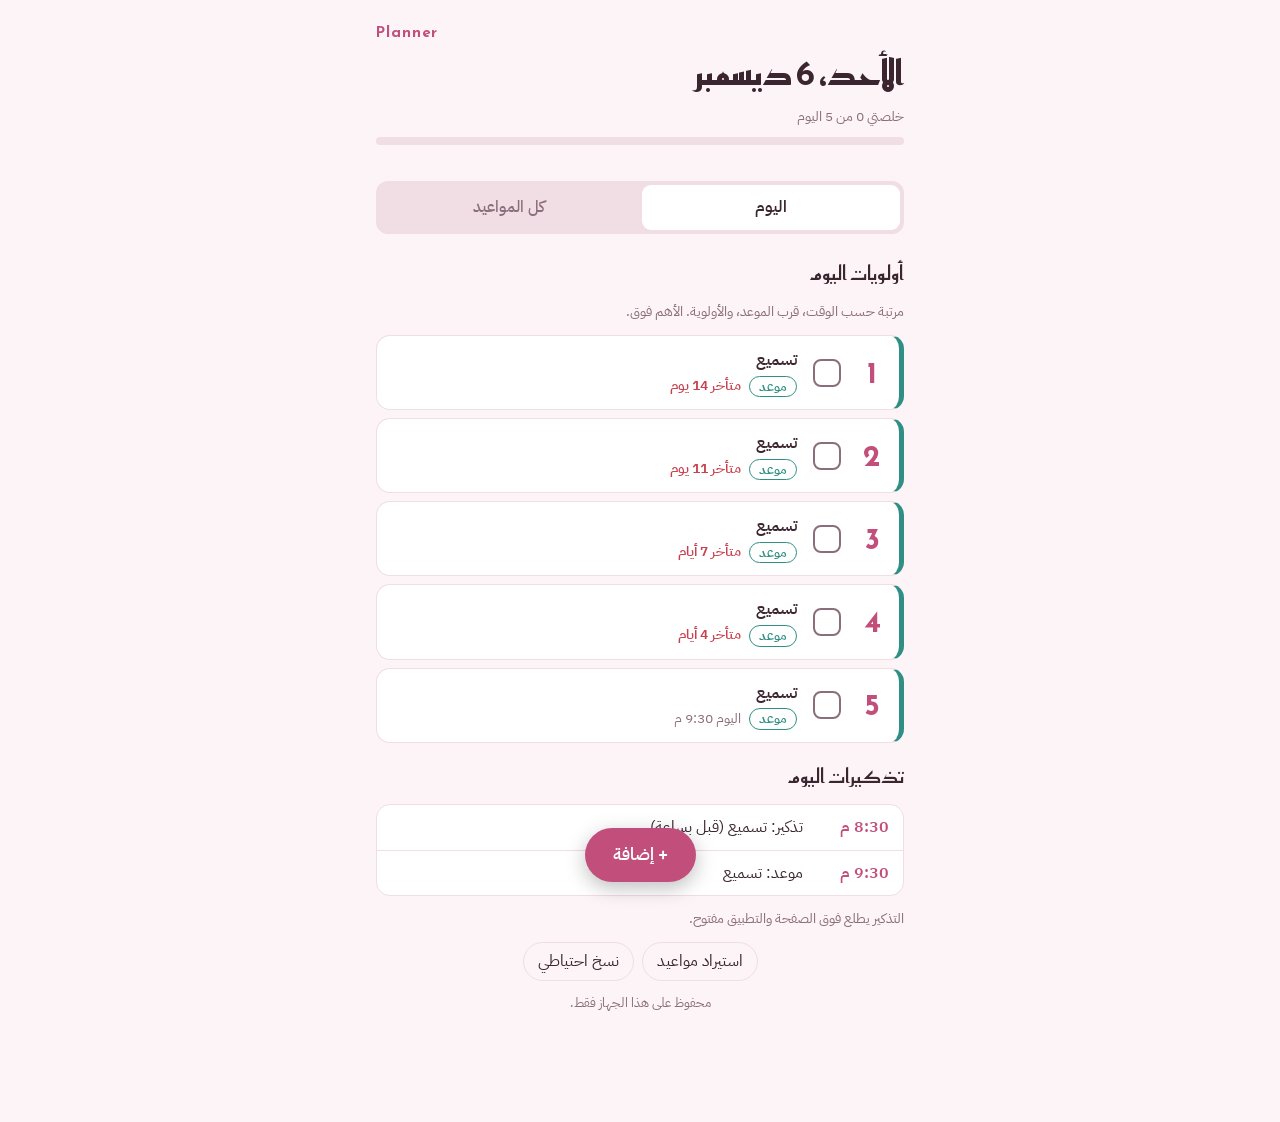
==== commit 35c0b3bb: "Restore weekly تسميع entries as starting data Co-Authored-By: Claude Opus 5.5 <noreply@anthropic.com" ====
--- a/index.html
+++ b/index.html
@@ -112,7 +112,7 @@
 .acts .del{color:var(--exam);border-color:var(--exam)}
 @media (max-width:380px){.hd .day{font-size:28px}.rank{font-size:24px;width:22px}}
 @media (prefers-reduced-motion:reduce){*{transition:none!important}}
-</style></head><body><div id="app"></div><script type="application/json" id="state">{"v":1,"updatedAt":1,"items":[]}</script><script id="js">
+</style></head><body><div id="app"></div><script type="application/json" id="state">{"v":1,"updatedAt":2,"items":[{"id":"tasmee-2026-11-22","type":"appt","title":"تسميع","date":"2026-11-22","time":"21:30","pr":2,"remind":60,"note":"","done":false},{"id":"tasmee-2026-11-25","type":"appt","title":"تسميع","date":"2026-11-25","time":"21:30","pr":2,"remind":60,"note":"","done":false},{"id":"tasmee-2026-11-29","type":"appt","title":"تسميع","date":"2026-11-29","time":"21:30","pr":2,"remind":60,"note":"","done":false},{"id":"tasmee-2026-12-02","type":"appt","title":"تسميع","date":"2026-12-02","time":"21:30","pr":2,"remind":60,"note":"","done":false},{"id":"tasmee-2026-12-06","type":"appt","title":"تسميع","date":"2026-12-06","time":"21:30","pr":2,"remind":60,"note":"","done":false},{"id":"tasmee-2026-12-09","type":"appt","title":"تسميع","date":"2026-12-09","time":"21:30","pr":2,"remind":60,"note":"","done":false},{"id":"tasmee-2026-12-13","type":"appt","title":"تسميع","date":"2026-12-13","time":"21:30","pr":2,"remind":60,"note":"","done":false},{"id":"tasmee-2026-12-16","type":"appt","title":"تسميع","date":"2026-12-16","time":"21:30","pr":2,"remind":60,"note":"","done":false},{"id":"tasmee-2026-12-20","type":"appt","title":"تسميع","date":"2026-12-20","time":"21:30","pr":2,"remind":60,"note":"","done":false},{"id":"tasmee-2026-12-23","type":"appt","title":"تسميع","date":"2026-12-23","time":"21:30","pr":2,"remind":60,"note":"","done":false},{"id":"tasmee-2026-12-27","type":"appt","title":"تسميع","date":"2026-12-27","time":"21:30","pr":2,"remind":60,"note":"","done":false},{"id":"tasmee-2026-12-30","type":"appt","title":"تسميع","date":"2026-12-30","time":"21:30","pr":2,"remind":60,"note":"","done":false},{"id":"tasmee-2027-01-03","type":"appt","title":"تسميع","date":"2027-01-03","time":"21:30","pr":2,"remind":60,"note":"","done":false},{"id":"tasmee-2027-01-06","type":"appt","title":"تسميع","date":"2027-01-06","time":"21:30","pr":2,"remind":60,"note":"","done":false},{"id":"tasmee-2027-01-10","type":"appt","title":"تسميع","date":"2027-01-10","time":"21:30","pr":2,"remind":60,"note":"","done":false},{"id":"tasmee-2027-01-13","type":"appt","title":"تسميع","date":"2027-01-13","time":"21:30","pr":2,"remind":60,"note":"","done":false},{"id":"tasmee-2027-01-17","type":"appt","title":"تسميع","date":"2027-01-17","time":"21:30","pr":2,"remind":60,"note":"","done":false},{"id":"tasmee-2027-01-20","type":"appt","title":"تسميع","date":"2027-01-20","time":"21:30","pr":2,"remind":60,"note":"","done":false},{"id":"tasmee-2027-01-24","type":"appt","title":"تسميع","date":"2027-01-24","time":"21:30","pr":2,"remind":60,"note":"","done":false},{"id":"tasmee-2027-01-27","type":"appt","title":"تسميع","date":"2027-01-27","time":"21:30","pr":2,"remind":60,"note":"","done":false},{"id":"tasmee-2027-01-31","type":"appt","title":"تسميع","date":"2027-01-31","time":"21:30","pr":2,"remind":60,"note":"","done":false},{"id":"tasmee-2027-02-03","type":"appt","title":"تسميع","date":"2027-02-03","time":"21:30","pr":2,"remind":60,"note":"","done":false},{"id":"tasmee-2027-02-07","type":"appt","title":"تسميع","date":"2027-02-07","time":"21:30","pr":2,"remind":60,"note":"","done":false},{"id":"tasmee-2027-02-10","type":"appt","title":"تسميع","date":"2027-02-10","time":"21:30","pr":2,"remind":60,"note":"","done":false},{"id":"tasmee-2027-02-14","type":"appt","title":"تسميع","date":"2027-02-14","time":"21:30","pr":2,"remind":60,"note":"","done":false},{"id":"tasmee-2027-02-17","type":"appt","title":"تسميع","date":"2027-02-17","time":"21:30","pr":2,"remind":60,"note":"","done":false},{"id":"tasmee-2027-02-21","type":"appt","title":"تسميع","date":"2027-02-21","time":"21:30","pr":2,"remind":60,"note":"","done":false},{"id":"tasmee-2027-02-24","type":"appt","title":"تسميع","date":"2027-02-24","time":"21:30","pr":2,"remind":60,"note":"","done":false},{"id":"tasmee-2027-02-28","type":"appt","title":"تسميع","date":"2027-02-28","time":"21:30","pr":2,"remind":60,"note":"","done":false},{"id":"tasmee-2027-03-03","type":"appt","title":"تسميع","date":"2027-03-03","time":"21:30","pr":2,"remind":60,"note":"","done":false},{"id":"tasmee-2027-03-07","type":"appt","title":"تسميع","date":"2027-03-07","time":"21:30","pr":2,"remind":60,"note":"","done":false},{"id":"tasmee-2027-03-10","type":"appt","title":"تسميع","date":"2027-03-10","time":"21:30","pr":2,"remind":60,"note":"","done":false},{"id":"tasmee-2027-03-14","type":"appt","title":"تسميع","date":"2027-03-14","time":"21:30","pr":2,"remind":60,"note":"","done":false},{"id":"tasmee-2027-03-17","type":"appt","title":"تسميع","date":"2027-03-17","time":"21:30","pr":2,"remind":60,"note":"","done":false},{"id":"tasmee-2027-03-21","type":"appt","title":"تسميع","date":"2027-03-21","time":"21:30","pr":2,"remind":60,"note":"","done":false},{"id":"tasmee-2027-03-24","type":"appt","title":"تسميع","date":"2027-03-24","time":"21:30","pr":2,"remind":60,"note":"","done":false},{"id":"tasmee-2027-03-28","type":"appt","title":"تسميع","date":"2027-03-28","time":"21:30","pr":2,"remind":60,"note":"","done":false},{"id":"tasmee-2027-03-31","type":"appt","title":"تسميع","date":"2027-03-31","time":"21:30","pr":2,"remind":60,"note":"","done":false},{"id":"tasmee-2027-04-04","type":"appt","title":"تسميع","date":"2027-04-04","time":"21:30","pr":2,"remind":60,"note":"","done":false},{"id":"tasmee-2027-04-07","type":"appt","title":"تسميع","date":"2027-04-07","time":"21:30","pr":2,"remind":60,"note":"","done":false},{"id":"tasmee-2027-04-11","type":"appt","title":"تسميع","date":"2027-04-11","time":"21:30","pr":2,"remind":60,"note":"","done":false},{"id":"tasmee-2027-04-14","type":"appt","title":"تسميع","date":"2027-04-14","time":"21:30","pr":2,"remind":60,"note":"","done":false},{"id":"tasmee-2027-04-18","type":"appt","title":"تسميع","date":"2027-04-18","time":"21:30","pr":2,"remind":60,"note":"","done":false},{"id":"tasmee-2027-04-21","type":"appt","title":"تسميع","date":"2027-04-21","time":"21:30","pr":2,"remind":60,"note":"","done":false},{"id":"tasmee-2027-04-25","type":"appt","title":"تسميع","date":"2027-04-25","time":"21:30","pr":2,"remind":60,"note":"","done":false},{"id":"tasmee-2027-04-28","type":"appt","title":"تسميع","date":"2027-04-28","time":"21:30","pr":2,"remind":60,"note":"","done":false},{"id":"tasmee-2027-05-02","type":"appt","title":"تسميع","date":"2027-05-02","time":"21:30","pr":2,"remind":60,"note":"","done":false},{"id":"tasmee-2027-05-05","type":"appt","title":"تسميع","date":"2027-05-05","time":"21:30","pr":2,"remind":60,"note":"","done":false},{"id":"tasmee-2027-05-09","type":"appt","title":"تسميع","date":"2027-05-09","time":"21:30","pr":2,"remind":60,"note":"","done":false},{"id":"tasmee-2027-05-12","type":"appt","title":"تسميع","date":"2027-05-12","time":"21:30","pr":2,"remind":60,"note":"","done":false},{"id":"tasmee-2027-05-16","type":"appt","title":"تسميع","date":"2027-05-16","time":"21:30","pr":2,"remind":60,"note":"","done":false},{"id":"tasmee-2027-05-19","type":"appt","title":"تسميع","date":"2027-05-19","time":"21:30","pr":2,"remind":60,"note":"","done":false},{"id":"tasmee-2027-05-23","type":"appt","title":"تسميع","date":"2027-05-23","time":"21:30","pr":2,"remind":60,"note":"","done":false},{"id":"tasmee-2027-05-26","type":"appt","title":"تسميع","date":"2027-05-26","time":"21:30","pr":2,"remind":60,"note":"","done":false},{"id":"tasmee-2027-05-30","type":"appt","title":"تسميع","date":"2027-05-30","time":"21:30","pr":2,"remind":60,"note":"","done":false}]}</script><script id="js">
 (function(){
 'use strict';
 var KEY='planner-state-v1', DKEY='planner-dismissed-v1', TITLE='Planner';
